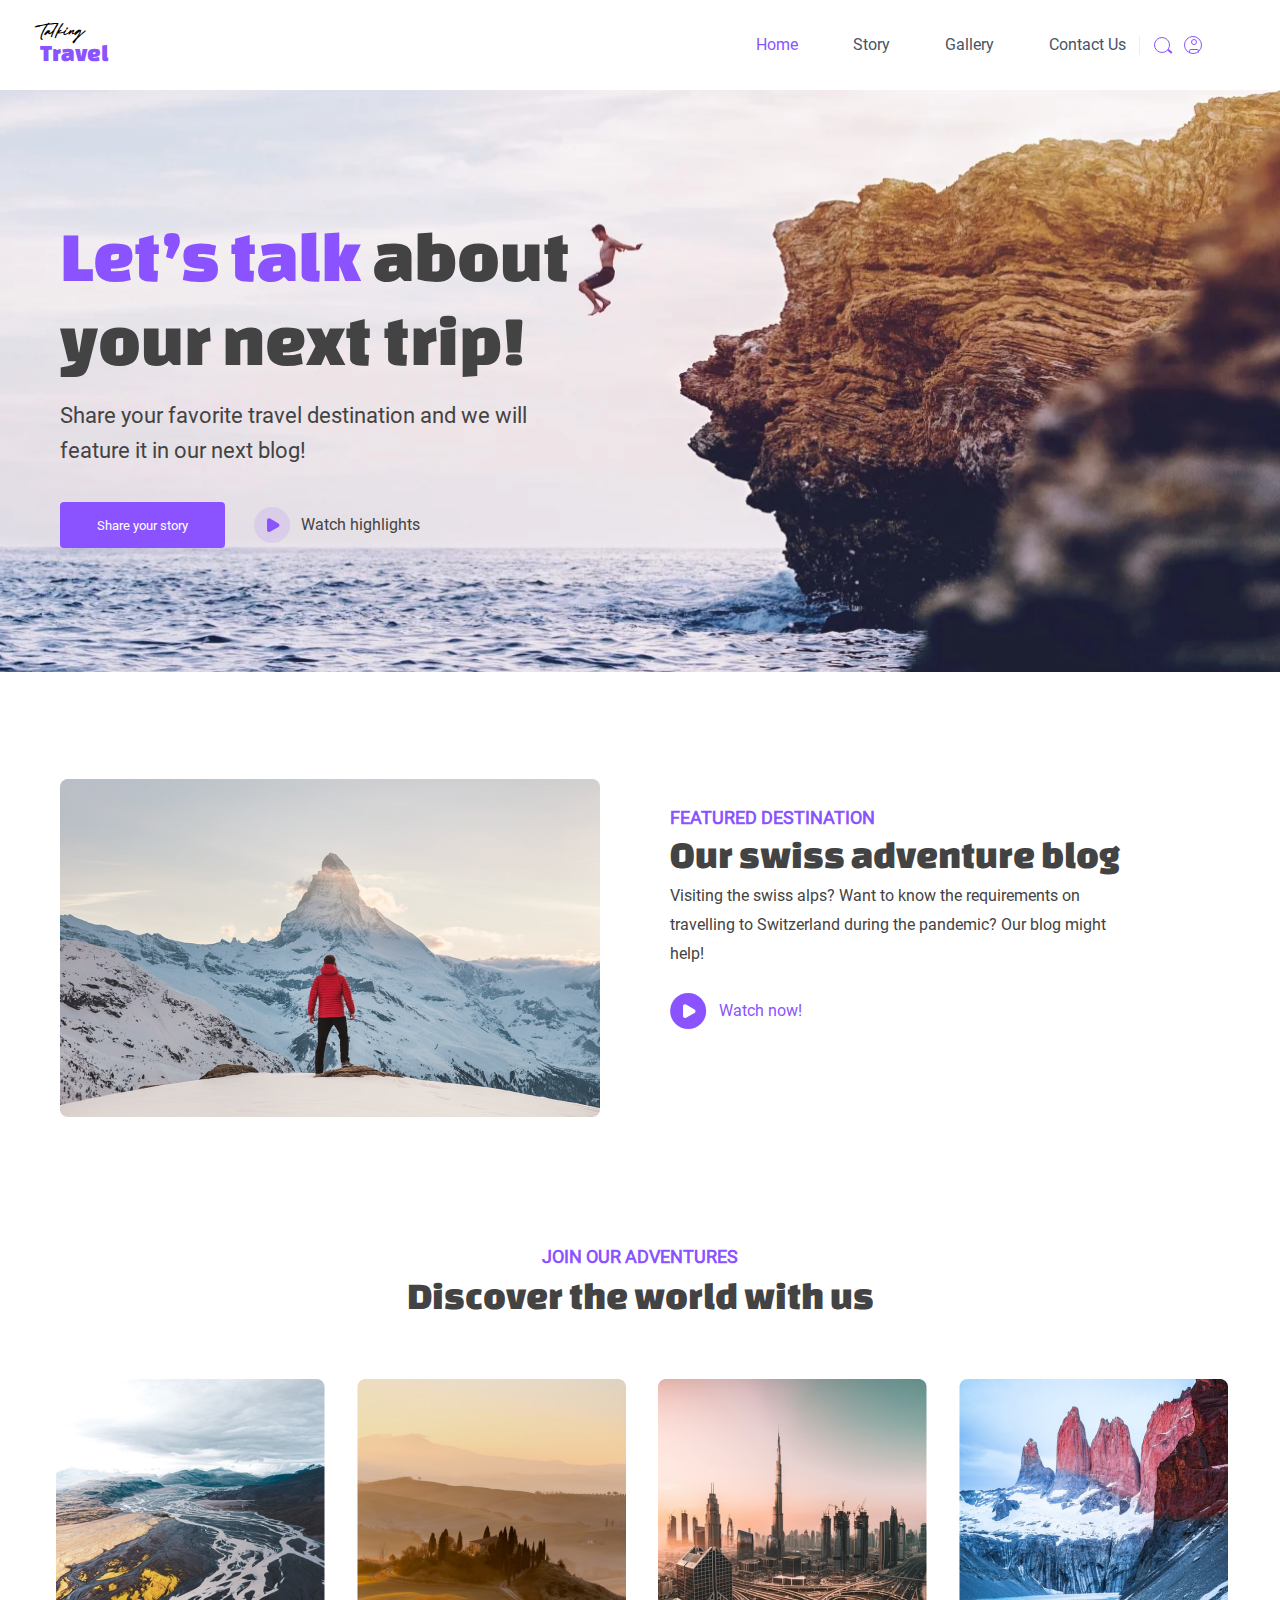
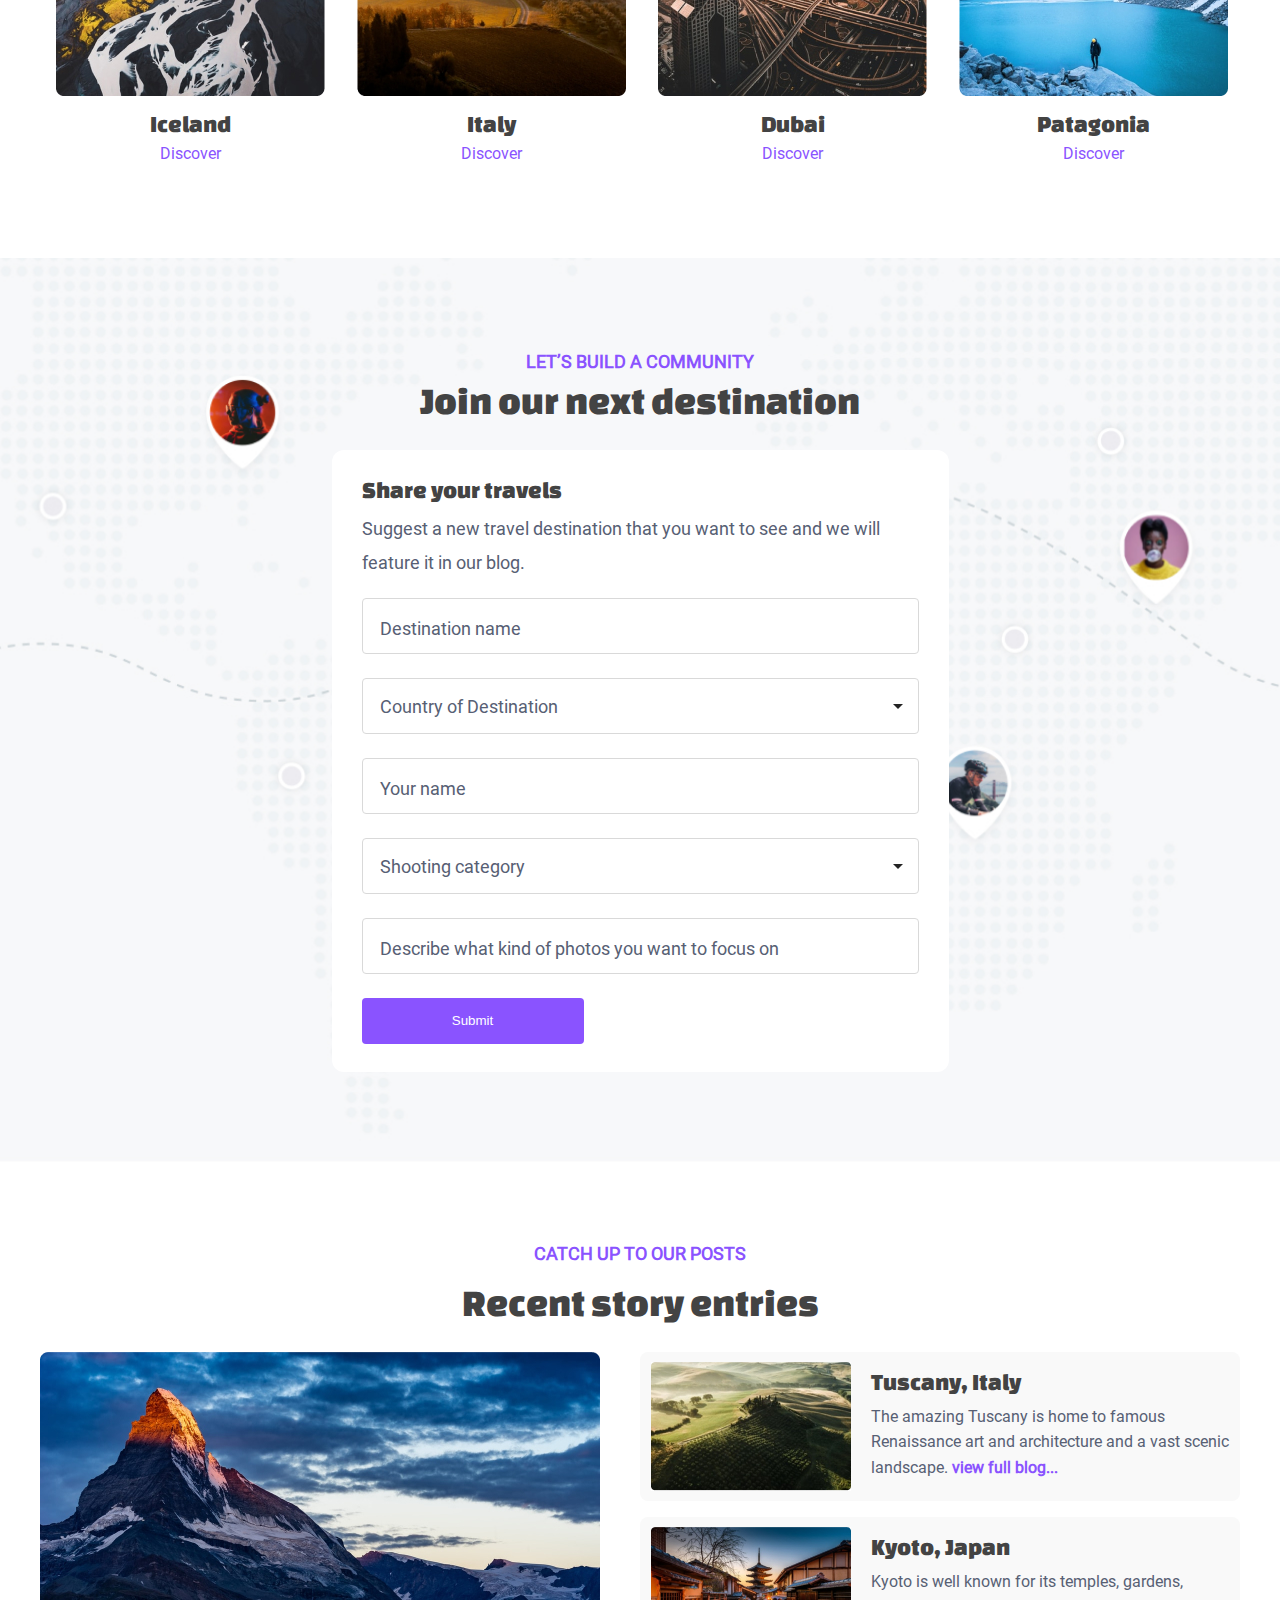
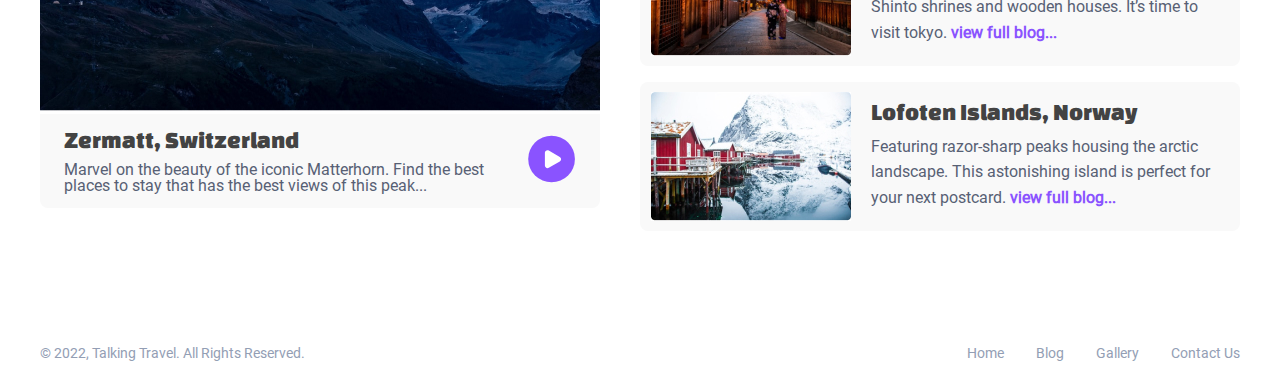
==== pages/index.html @ 9182d39b "add final design" ====
<!DOCTYPE html>
<html lang="en">
<head>
    <meta charset="UTF-8">
    <meta name="viewport" content="width=device-width, initial-scale=1.0">
    <title>Travel</title>
    <link rel="stylesheet" href="../static/styles/styles.css">
</head>
<body>

<header class="header">
    <div class="header-content container120">
        <div class="header-content__block-logo">
            <p>Talking</p>
            <span>Travel</span>
        </div>
        <div class="header-content__navbar">
            <div class="header-content__navbar-block-link">
                <a style="color: #8A53FF" href="./index.html">Home</a>
                <a href="./story.html">Story</a>
                <a>Gallery</a>
                <a>Contact Us</a>
            </div>
            <div class="header-content__navbar-block-img">
                <span class="search"></span>
                <span class="profile"></span>
            </div>
        </div>
    </div>
</header>

<section class="hero__wrap">
    <div class="hero container140">
        <div class="hero__block">
            <div class="hero__block-panel__description">
                <p><span>Let’s talk</span> about your next trip!</p>
                Share your favorite travel destination and we will feature it in our next blog!
            </div>
            <a href="#highlights" class="hero__block-panel__button">
                <button>Share your story</button>
                <div>
                    <img src="../static/icons/play.svg" alt="">
                    Watch highlights
                </div>
            </a>
        </div>
    </div>
</section>

<section id="highlights" class="featured container140">
    <div class="featured__content">
        <img src="../static/images/Featured.jpg">
        <div class="featured__content__description">
            <span>Featured Destination</span>
            <p>Our swiss adventure blog</p>
            Visiting the swiss alps? Want to know the requirements on <br> travelling to Switzerland during the
            pandemic? Our
            blog might <br> help!
            <div>
                <svg width="37" height="36" viewBox="0 0 37 36" fill="none" xmlns="http://www.w3.org/2000/svg">
                    <ellipse cx="18.1685" cy="18" rx="18" ry="18" fill="#8A53FF" fill-opacity="0.12"/>
                    <path d="M24.5096 16.4267C25.843 17.1965 25.843 19.121 24.5096 19.8908L16.0215 24.7915C14.6881 25.5613 13.0215 24.599 13.0215 23.0594L13.0215 13.2581C13.0215 11.7185 14.6881 10.7563 16.0215 11.5261L24.5096 16.4267Z"
                          fill="#8A53FF"/>
                </svg>
                Watch now!
            </div>
        </div>
    </div>
</section>

<section class="discover container120">
    <div class="discover__content">
        <div class="discover__content__title">
            <p>Join our adventures</p>
            <span>Discover the world with us</span>
        </div>
        <div class="discover__content__block">
            <div class="discover__content__block__images">
                <img src="../static/images/discover1.jpg" alt="">
                <span>Iceland</span>
                <p>Discover</p>
            </div>
            <div class="discover__content__block__images">
                <img src="../static/images/discover2.jpg" alt="">
                <span>Italy</span>
                <p>Discover</p>
            </div>
            <div class="discover__content__block__images">
                <img src="../static/images/discover3.jpg" alt="">
                <span>Dubai</span>
                <p>Discover</p>
            </div>
            <div class="discover__content__block__images">
                <img src="../static/images/discover4.jpg" alt="">
                <span>Patagonia</span>
                <p>Discover</p>
            </div>
        </div>
    </div>
</section>

<section class="travels_form__wrap">
    <div class="travels_form">
        <div class="travels_form__content">
            <div class="travels_form__content__title">
                <p>Let’s build a community</p>
                <span>Join our next destination</span>
            </div>
            <div class="travels_form__content__block">
                <span>Share your travels</span>
                Suggest a new travel destination that you want to see and we will feature it in our blog.
                <form>
                    <div class="input">
                        <input type="text" name="test" placeholder="&nbsp;">
                        <label>Destination name</label>
                    </div>
                    <div class="select">
                        <select name="how_do_you_heat" required>
                            <option value="" disabled selected></option>
                        </select>
                        <label>Country of Destination</label>
                    </div>
                    <div class="input">
                        <input type="text" name="test" placeholder="&nbsp;">
                        <label>Your name</label>
                    </div>
                    <div class="select">
                        <select name="how_do_you_heat" required>
                            <option value="" disabled selected></option>
                        </select>
                        <label>Shooting category</label>
                    </div>
                    <div class="input">
                        <input type="text" name="test" placeholder="&nbsp;">
                        <label>Describe what kind of photos you want to focus on  </label>
                    </div>
                    <button>Submit</button>
                </form>
            </div>
        </div>
    </div>
</section>

<section class="recent_section container120">
    <div class="recent_section__title">
        <p>catch up to our posts</p>
        <span>Recent story entries</span>
    </div>
    <div class="recent_section__content">
        <div class="recent_section__content-left">
            <img src="../static/images/recent_section1.jpg" alt="">
            <div class="recent_section__content-left__description">
                <div>
                    <span>Zermatt, Switzerland</span>
                    Marvel on the beauty of the iconic Matterhorn. Find the best places to stay that has the best views
                    of
                    this peak...
                </div>
                <div>
                    <svg width="37" height="36" viewBox="0 0 37 36" fill="none" xmlns="http://www.w3.org/2000/svg">
                        <ellipse cx="18.1685" cy="18" rx="18" ry="18" fill="#8A53FF" fill-opacity="0.12"/>
                        <path d="M24.5096 16.4267C25.843 17.1965 25.843 19.121 24.5096 19.8908L16.0215 24.7915C14.6881 25.5613 13.0215 24.599 13.0215 23.0594L13.0215 13.2581C13.0215 11.7185 14.6881 10.7563 16.0215 11.5261L24.5096 16.4267Z"
                              fill="#8A53FF"/>
                    </svg>
                </div>
            </div>
        </div>
        <div class="recent_section__content-right">
            <div class="recent_section__content-right__block">
                <img src="../static/images/recent_section2.jpg" alt="">
                <div class="recent_section__content-right__block-text">
                    <span>Tuscany, Italy</span>
                    The amazing Tuscany is home to famous Renaissance art and architecture and a vast scenic
                    landscape. <p>view full blog...</p>
                </div>
            </div>
            <div class="recent_section__content-right__block">
                <img src="../static/images/recent_section3.jpg" alt="">
                <div class="recent_section__content-right__block-text">
                    <span>Kyoto, Japan</span>
                    Kyoto is well known for its temples, gardens, Shinto shrines and wooden houses. It’s time to
                    visit tokyo. <p>view full blog...</p>
                </div>
            </div>
            <div class="recent_section__content-right__block">
                <img src="../static/images/recent_section4.jpg" alt="">
                <div class="recent_section__content-right__block-text">
                    <span>Lofoten Islands, Norway</span>
                    Featuring razor-sharp peaks housing the arctic landscape. This astonishing island is perfect for
                    your next postcard. <p>view full blog...</p>
                </div>
            </div>
        </div>
    </div>
</section>

<footer class="footer">
    <div class="footer-content container120">
        <span class="footer-content-left">© 2022, Talking Travel. All Rights Reserved.</span>
        <div class="footer-content-right">
            <p>Home</p>
            <p>Blog</p>
            <p>Gallery</p>
            <p>Contact Us</p>
        </div>
    </div>
</footer>

</body>
</html>
---- static/styles/styles.css ----
.header {
  padding: 25px 0;
  max-width: 100vw;
  display: flex;
  justify-content: center;
}
.header-content {
  display: flex;
  justify-content: space-between;
}
.header-content__block-logo {
  display: flex;
  flex-direction: column;
}
.header-content__block-logo p {
  font-family: "Black Signature";
}
.header-content__block-logo span {
  font-family: "Changa One";
  font-size: 24px;
  color: #8A53FF;
}
.header-content__navbar {
  display: flex;
}
.header-content__navbar-block-link {
  color: #495367;
  display: flex;
  align-items: center;
  position: relative;
}
.header-content__navbar-block-link:before {
  content: "";
  position: absolute;
  right: 0;
  background-color: #EEEEEE;
  height: 19px;
  width: 1px;
}
.header-content__navbar-block-link a.active {
  color: #8A53FF !important;
}
.header-content__navbar-block-link a {
  font-family: "Roboto";
  margin-left: 55px;
  text-decoration: none;
  color: #495367;
}
.header-content__navbar-block-link a:first-child {
  margin-left: 0;
}
.header-content__navbar-block-link a:last-child {
  margin-right: 14px;
}
.header-content__navbar-block-img {
  display: flex;
  align-items: center;
  width: 100px;
}
.header-content__navbar-block-img .search {
  margin-left: 14px;
  position: relative;
  height: 16px;
  width: 16px;
  font-family: "Roboto";
  border: 1.6px solid #8A53FF;
  border-radius: 50%;
}
.header-content__navbar-block-img .search:after {
  content: "";
  position: absolute;
  background-color: #8A53FF;
  transform: rotate(-50deg);
  width: 1.6px;
  height: 5px;
  bottom: -2px;
  right: -2px;
}
.header-content__navbar-block-img .profile {
  margin-left: 14px;
  position: relative;
  height: 18px;
  width: 18px;
  border: 1.6px solid #8A53FF;
  border-radius: 50%;
}
.header-content__navbar-block-img .profile:after {
  content: "";
  position: absolute;
  height: 4px;
  width: 4px;
  right: 4px;
  top: 2px;
  border: 1.6px solid #8A53FF;
  border-radius: 50%;
}
.header-content__navbar-block-img .profile:before {
  content: "";
  position: absolute;
  height: 2.8px;
  width: 8px;
  border-top: 1.6px solid #8A53FF;
  border-left: 1.6px solid #8A53FF;
  border-right: 1.6px solid #8A53FF;
  bottom: 0;
  right: 2px;
  border-radius: 3px 3px 2px 2px;
}

.input {
  position: relative;
  margin-bottom: 24px;
  height: 56px;
}
.input:last-child {
  height: 102px;
}
.input input {
  border: 1px solid #D9D9D9;
  height: 100%;
  border-radius: 4px;
  font-size: 16px;
  padding: 10px 16px;
  display: block;
  width: 100%;
  box-sizing: border-box;
  transition: 0.2s;
  outline: none;
}
.input input:hover {
  border-color: #8A53FF;
}
.input input:focus {
  border-color: #8A53FF;
  box-shadow: 0 0 5px 2px rgba(138, 83, 255, 0.15);
}
.input input:focus + label,
.input input:not(:placeholder-shown) + label {
  transform: translateY(-6px);
  font-size: 12px;
  color: var(--grey-dark);
  background: white;
  padding: 2px;
  top: 0;
}
.input label {
  position: absolute;
  pointer-events: none;
  left: 18px;
  top: 6px;
  transition: 0.3s ease all;
  padding: 16px 0;
  color: #576074;
}

.select {
  width: 100%;
  position: relative;
  margin-bottom: 24px;
  height: 56px;
}
.select select {
  border: 1px solid #D9D9D9;
  height: 100%;
  border-radius: 4px;
  font-size: 16px;
  padding: 10px 16px;
  display: block;
  width: 100%;
  box-sizing: border-box;
  transition: border-color 0.2s, box-shadow 0.2s;
  outline: none;
  appearance: none;
  background-color: white;
  background-image: url('data:image/svg+xml;charset=US-ASCII,<svg xmlns="http://www.w3.org/2000/svg" width="24" height="24" viewBox="0 0 24 24"><path fill="%23232323" d="M7 10l5 5 5-5z"/></svg>');
  background-repeat: no-repeat;
  background-position: right 8px center;
}
.select select:hover {
  border-color: #8A53FF;
}
.select select:focus {
  border-color: #8A53FF;
  box-shadow: 0 0 5px 2px rgba(138, 83, 255, 0.15);
}
.select select:valid + label, .select select:focus + label {
  transform: translateY(-6px);
  font-size: 12px;
  color: var(--grey-dark);
  background: white;
  padding: 2px;
  top: 0;
}
.select label {
  position: absolute;
  pointer-events: none;
  left: 18px;
  top: 6px;
  transition: 0.3s ease all;
  padding: 14px 0;
  color: #576074;
}

.hero__wrap {
  background: url("../images/background.webp") no-repeat center;
  background-size: cover;
}
.hero__block {
  justify-content: left;
  padding: 124px 0;
  max-width: 511px;
  width: 100%;
  color: #434343;
}
.hero__block-panel__description {
  font-size: 22px;
  font-family: "Roboto";
  flex-direction: column;
  line-height: 1.6;
}
.hero__block-panel__description span {
  font-family: "Changa One";
  color: #8A53FF;
  font-size: 73px;
  line-height: 1.15;
}
.hero__block-panel__description p {
  font-family: "Changa One";
  margin-bottom: 16px;
  font-size: 73px;
  line-height: 1.15;
}
.hero__block-panel__button {
  cursor: pointer;
  max-width: 360px;
  width: 100%;
  display: flex;
  justify-content: space-between;
  margin-top: 34px;
  text-decoration: none;
  list-style-type: none;
}
.hero__block-panel__button button {
  height: 46px;
  width: 165px;
  background-color: #8A53FF;
  border-radius: 4px;
  border: none;
  color: #ffffff;
  font-family: "Roboto";
}
.hero__block-panel__button div {
  display: flex;
  align-items: center;
  white-space: nowrap;
  font-family: "Roboto";
  color: #434343;
}
.hero__block-panel__button div img {
  margin-right: 10px;
}

.featured__content {
  padding: 107px 0;
  display: flex;
  justify-content: space-between;
}
.featured__content__description {
  padding: 30px;
  display: flex;
  flex-direction: column;
  width: 100%;
  max-width: 580px;
  line-height: 1.8;
  color: #434343;
  font-family: "Roboto";
}
.featured__content__description span {
  text-transform: uppercase;
  font-size: 18px;
  font-weight: 700;
  color: #8A53FF;
  margin-bottom: 8px;
}
.featured__content__description p {
  font-family: "Changa One";
  font-size: 39px;
  margin-bottom: 8px;
}
.featured__content__description div {
  display: flex;
  align-items: center;
  margin-top: 24px;
  color: #8A53FF;
  font-family: "Roboto";
}
.featured__content__description div ellipse {
  fill-opacity: 1;
}
.featured__content__description div path {
  fill: #ffffff;
}
.featured__content__description div svg {
  margin-right: 12px;
}

.discover p {
  font-family: "Roboto";
  font-weight: 700;
  font-size: 18px;
  color: #8A53FF;
  margin-bottom: 10px;
}
.discover span {
  font-family: "Changa One";
  color: #434343;
}
.discover__content {
  padding: 24px 0 70px 0;
}
.discover__content__title {
  display: flex;
  flex-direction: column;
  text-align: center;
  margin-bottom: 48px;
  font-size: 39px;
}
.discover__content__title p {
  text-transform: uppercase;
}
.discover__content__block {
  display: flex;
}
.discover__content__block__images {
  display: flex;
  flex-direction: column;
  align-items: center;
  justify-content: center;
  text-align: center;
  padding: 16px;
}
.discover__content__block__images span {
  margin: 15px 0 10px 0;
  font-size: 24px;
}
.discover__content__block__images p {
  font-weight: 400;
  font-size: 16px;
}

.travels_form {
  max-width: 657px;
  width: 100%;
  padding: 0 20px;
  margin: 0 auto;
}
.travels_form__content {
  padding: 95px 0 90px 0;
}
.travels_form__content__title {
  display: flex;
  flex-direction: column;
  align-items: center;
  text-align: center;
  margin-bottom: 30px;
}
.travels_form__content__title p {
  font-family: "Roboto";
  font-weight: 700;
  font-size: 18px;
  color: #8A53FF;
  margin-bottom: 10px;
  text-transform: uppercase;
}
.travels_form__content__title span {
  font-size: 39px;
  font-family: "Changa One";
  color: #434343;
}
.travels_form__content__block {
  display: flex;
  flex-direction: column;
  align-items: start;
  border-radius: 12px;
  padding: 28px 30px;
  background-color: #ffffff;
  font-family: "Roboto";
  font-size: 18px;
  line-height: 1.9;
  color: #576074;
}
.travels_form__content__block span {
  font-size: 24px;
  font-family: "Changa One";
  color: #434343;
  margin-bottom: 10px;
}
.travels_form__content__block form {
  margin-top: 17px;
  width: 100%;
}
.travels_form__content__block form button {
  height: 46px;
  width: 222px;
  background-color: #8A53FF;
  border: none;
  border-radius: 4px;
  color: #ffffff;
}
.travels_form__wrap {
  background: url("../images/background.jpg") no-repeat center;
  background-size: cover;
}

@font-face {
  font-family: "Black Signature";
  src: url("../fonts/BlackSignaturePersonalUseOnlyRegular.otf") format("opentype");
}
@font-face {
  font-family: "Changa One";
  src: url("../fonts/ChangaOne-Regular.ttf") format("truetype");
}
@font-face {
  font-family: "Roboto";
  src: url("../fonts/Roboto-Regular.ttf") format("truetype");
}
body {
  min-height: 100vh;
  background-color: #ffffff;
}

* {
  padding: 0;
  margin: 0;
  box-sizing: border-box;
  line-height: 1;
}

html {
  scroll-behavior: smooth;
}

.container120 {
  max-width: 1240px;
  width: 100%;
  padding: 0 20px;
  margin: 0 auto;
}

.container140 {
  max-width: 1240px;
  width: 100%;
  padding: 0 40px;
  margin: 0 auto;
}

.container258 {
  max-width: 964px;
  width: 100%;
  padding: 0 20px;
  margin: 0 auto;
}

body {
  min-height: 100vh;
}

.recent_section p {
  font-family: "Roboto";
  font-weight: 700;
  font-size: 18px;
  color: #8A53FF;
  margin-bottom: 20px;
  text-transform: uppercase;
}
.recent_section span {
  font-family: "Changa One";
  color: #434343;
}
.recent_section__title {
  margin-top: 83px;
  display: flex;
  flex-direction: column;
  text-align: center;
  margin-bottom: 30px;
}
.recent_section__title span {
  font-size: 39px;
}
.recent_section__content {
  display: flex;
  justify-content: space-between;
  margin-bottom: 83px;
}
.recent_section__content-left {
  max-width: 560px;
  width: 100%;
}
.recent_section__content-left__description {
  background-color: #F9F9F9;
  padding: 14px 24px;
  border-radius: 0 0 8px 8px;
  display: flex;
  align-items: center;
  justify-content: space-between;
  color: #576074;
  font-family: "Roboto";
  line-height: 1.5;
}
.recent_section__content-left__description ellipse {
  fill-opacity: 1;
}
.recent_section__content-left__description div:first-child {
  display: flex;
  flex-direction: column;
}
.recent_section__content-left__description path {
  fill: #ffffff;
}
.recent_section__content-left__description svg {
  margin-left: 28px;
  width: 48px;
  height: 48px;
}
.recent_section__content-left__description span {
  font-size: 24px;
  margin-bottom: 10px;
}
.recent_section__content-right {
  max-width: 600px;
  width: 100%;
  display: flex;
  flex-direction: column;
}
.recent_section__content-right__block {
  background-color: #F9F9F9;
  border-radius: 8px;
  padding: 10px 11px;
  margin-bottom: 16px;
  display: flex;
  justify-content: space-between;
  font-family: "Roboto";
  line-height: 1.6;
  color: #576074;
}
.recent_section__content-right__block p {
  font-size: 16px;
  text-transform: lowercase;
}
.recent_section__content-right__block-text {
  display: flex;
  flex-direction: column;
  line-height: 1.6;
}
.recent_section__content-right__block-text p {
  display: contents;
}
.recent_section__content-right__block-text span {
  margin-top: 8px;
  font-size: 24px;
  margin-bottom: 10px;
}
.recent_section__content-right__block img {
  margin-right: 20px;
}
.recent_section__content-right__block:last-child {
  margin-bottom: 0;
}

.footer {
  padding: 32px 0;
  max-width: 100vw;
  display: flex;
  justify-content: center;
}
.footer-content {
  display: flex;
  justify-content: space-between;
  font-family: "Roboto";
  font-size: 14px;
  color: #939EB4;
}
.footer-content-right {
  display: flex;
}
.footer-content-right p {
  margin-left: 32px;
}
.footer-content-right p:first-child {
  margin-left: 0;
}

.main__footer {
  margin-top: 46px;
  display: flex;
  justify-content: space-between;
}
.main__footer__left {
  max-width: 721px;
  width: 100%;
  display: flex;
  flex-direction: column;
}
.main__footer__left p {
  text-transform: uppercase;
  font-size: 18px;
  color: #8A53FF;
  font-weight: 700;
  font-family: "Roboto";
}
.main__footer__left span {
  font-size: 50px;
  font-weight: 500;
  color: #434343;
  font-family: "Changa One";
}
.main__footer__right {
  display: flex;
  align-items: center;
}
.main__footer__right div {
  margin-left: 10px;
  font-family: "Roboto";
  font-weight: 400;
}
.main__footer__right div span {
  font-size: 14px;
  font-style: italic;
  color: #A2A7B1;
}
.main__wrap {
  margin-top: 20px;
  background: url("../images/Featured.jpg") no-repeat center;
  background-size: cover;
  border-radius: 8px;
  width: 100%;
  height: 540px;
  position: relative;
}
.main__wrap svg {
  height: 106px;
  width: 106px;
  position: absolute;
  top: 50%;
  right: calc(50% - 106px);
  transform: translate(-50%, -50%);
}
.main__wrap svg path {
  fill: #ffffff;
}
.main__wrap svg ellipse {
  fill-opacity: 0.6;
}

.adventure {
  margin-top: 35px;
}
.adventure__title {
  font-family: "Roboto";
  font-weight: 400;
  line-height: 1.625;
  color: #434343;
}
.adventure__title p {
  font-family: "Changa One";
  font-size: 32px;
  margin-bottom: 10px;
}
.adventure__content {
  margin-top: 35px;
  margin-bottom: 71px;
  display: flex;
}
.adventure__content__left {
  max-width: 455px;
  width: 100%;
  display: flex;
  justify-content: space-between;
  flex-wrap: wrap;
  flex-direction: column;
  max-height: 481px;
  gap: 16px;
}
.adventure__content__left div {
  border-radius: 8px;
  max-width: 220px;
  cursor: pointer;
}
.adventure__content__left div:first-child {
  width: 456px;
  height: 481px;
  background: url("../images/story/advanture1.png") no-repeat center;
  background-size: cover;
}
.adventure__content__left div:nth-child(2) {
  width: 220px;
  height: 261px;
  background: url("../images/story/advanture2.png") no-repeat center;
  background-size: cover;
}
.adventure__content__left div:nth-child(3) {
  width: 220px;
  height: 201px;
  background: url("../images/story/advanture3.png") no-repeat center;
  background-size: cover;
}
.adventure__content__right {
  padding: 36px 0px 36px 34px;
  display: flex;
  flex-direction: column;
  color: #434343;
  max-width: 455px;
}
.adventure__content__right div {
  display: flex;
  align-items: flex-start;
}
.adventure__content__right div img {
  margin-right: 17px;
}
.adventure__content__right div span {
  font-family: "Changa One";
  font-size: 42px;
  font-style: italic;
  font-weight: 400;
  line-height: 1.1;
  letter-spacing: -0.04em;
}
.adventure__content__right p {
  margin-top: 30px;
  font-family: "Roboto";
  font-size: 16px;
  font-weight: 400;
  line-height: 1.625;
}
.adventure__content__right button {
  margin-top: 30px;
  background-color: #8A53FF;
  border-radius: 4px;
  border: none;
  max-width: 165px;
  width: 100%;
  padding: 14px 0;
  font-family: "Roboto";
  font-size: 16px;
  font-weight: 400;
  color: #ffffff;
}
.adventure span {
  padding-right: 10px;
  font-family: "Roboto";
  font-size: 16px;
  font-weight: 400;
  line-height: 1.625;
  color: #434343;
}

.highlights {
  margin-top: 35px;
}
.highlights p {
  font-family: "Changa One";
  font-size: 32px;
  font-weight: 400;
  margin-bottom: 17px;
  color: #434343;
}
.highlights__panel {
  display: flex;
  justify-content: space-between;
}
.highlights__panel-img {
  width: 32%;
  display: flex;
  flex-direction: column;
}
.highlights__panel-img img {
  border-radius: 8px;
}
.highlights__panel-img span {
  color: #828181;
  margin-top: 12px;
  font-family: "Roboto";
  font-size: 14px;
  font-style: italic;
  font-weight: 400;
}
.highlights__text {
  margin-top: 35px;
  margin-bottom: 46px;
  padding: 19px 29px;
  background-color: #FAFAFA;
  border-radius: 4px;
  color: #434343;
  line-height: 1.625;
}
.highlights__text p {
  font-family: "Roboto";
  font-weight: 1000;
  font-size: 16px;
  margin-bottom: 6px;
}
.highlights__text span {
  font-family: "Roboto";
  font-size: 16px;
  font-weight: 400;
}

/*# sourceMappingURL=styles.css.map */
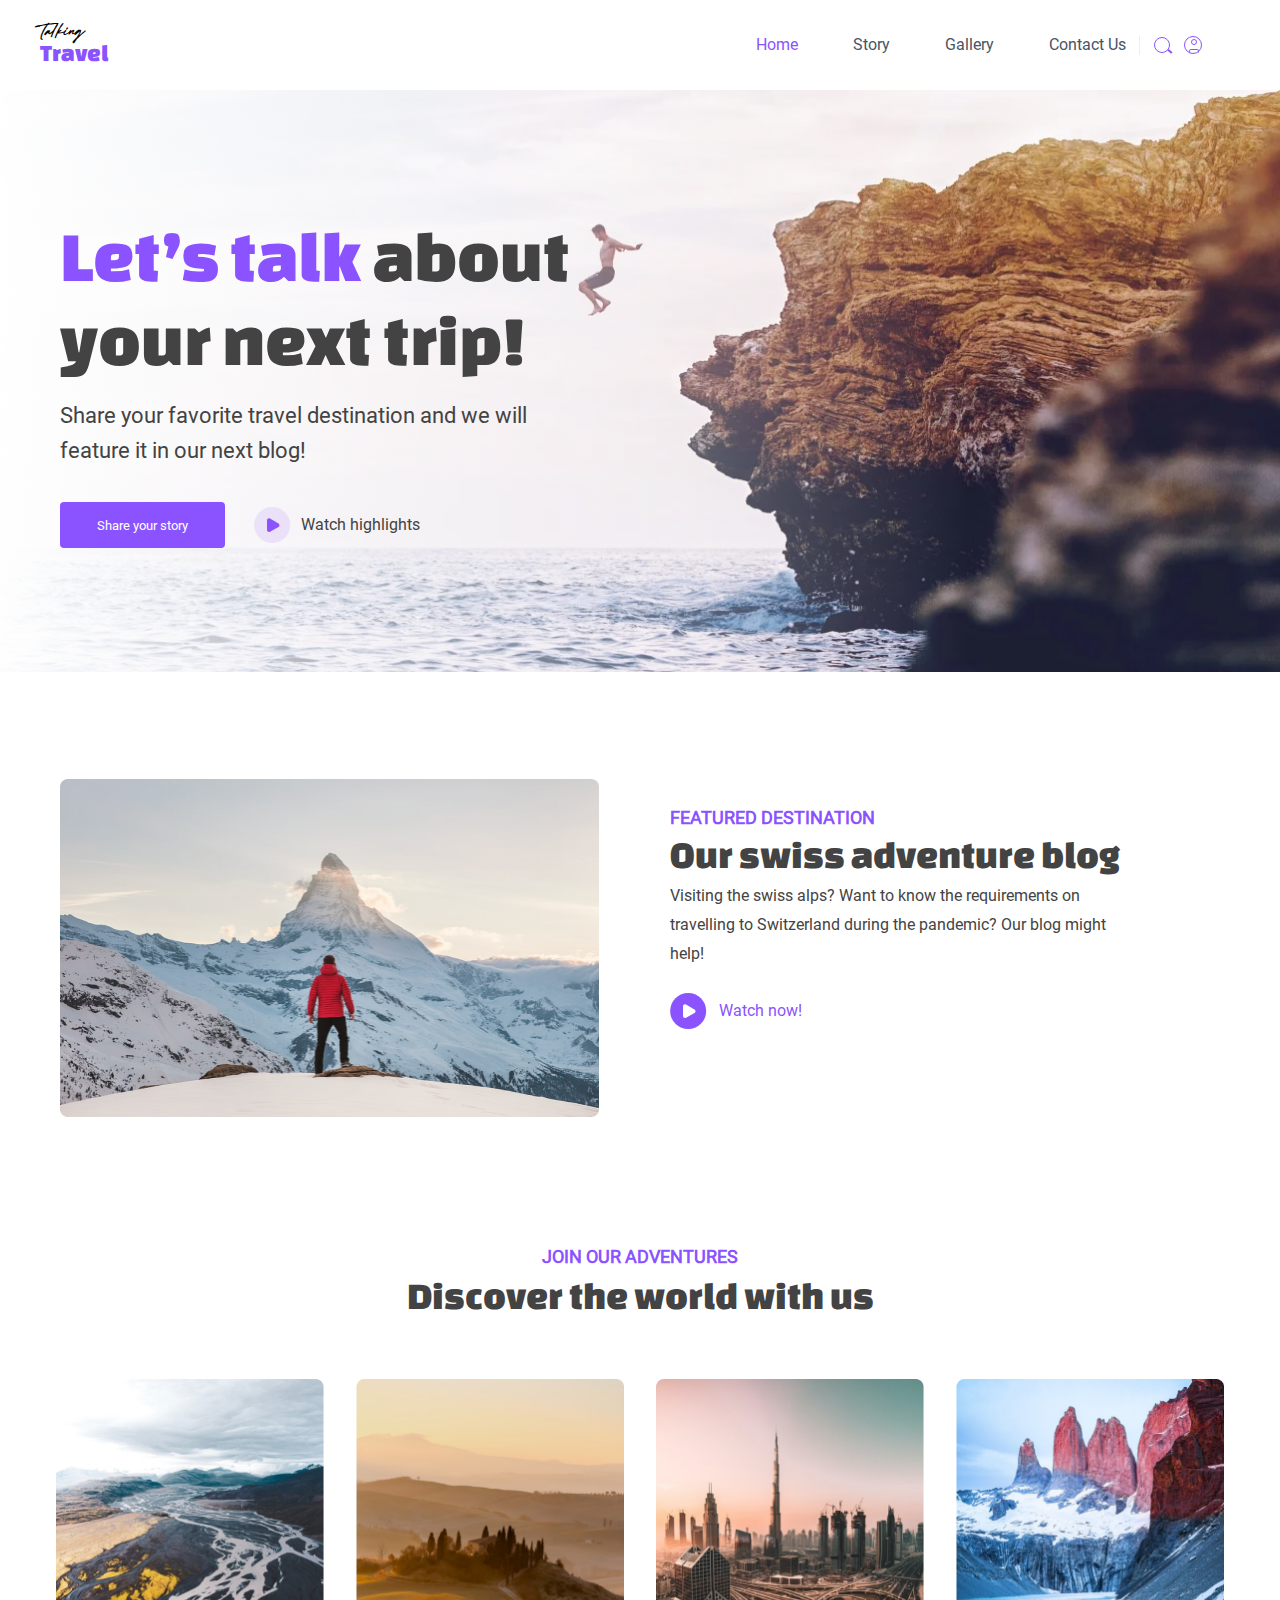
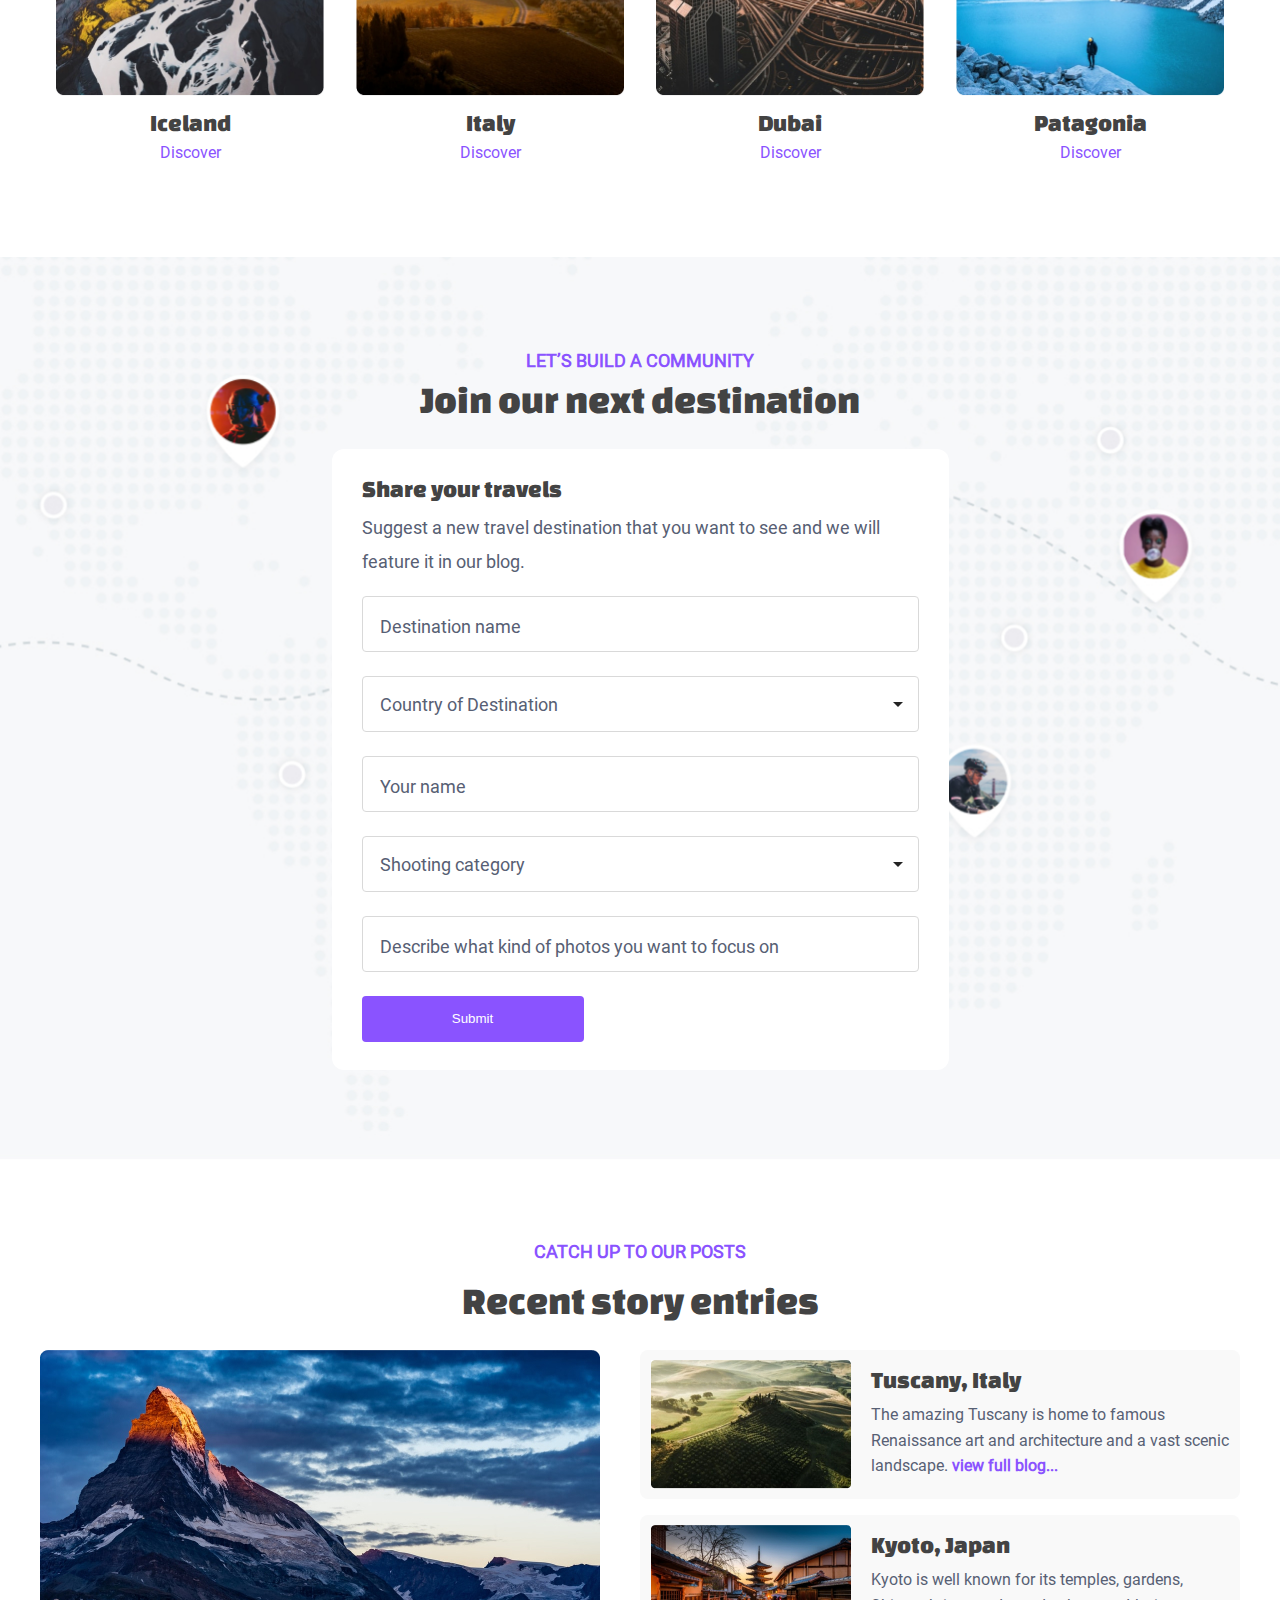
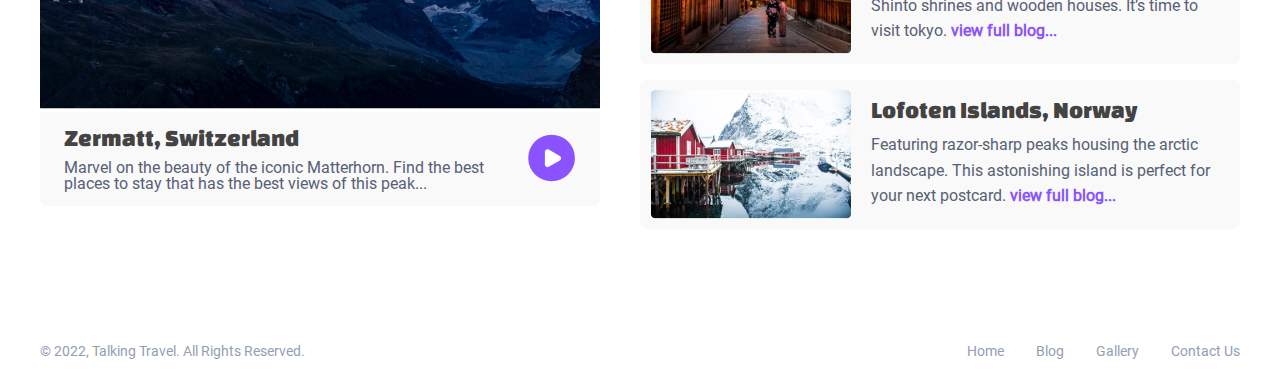
==== commit 36fe312d: "update styles" ====
--- a/pages/index.html
+++ b/pages/index.html
@@ -3,7 +3,7 @@
 <head>
     <meta charset="UTF-8">
     <meta name="viewport" content="width=device-width, initial-scale=1.0">
-    <title>Travel</title>
+    <title>Home</title>
     <link rel="stylesheet" href="../static/styles/styles.css">
 </head>
 <body>
--- a/static/styles/styles.css
+++ b/static/styles/styles.css
@@ -107,6 +107,29 @@
   border-radius: 3px 3px 2px 2px;
 }
 
+.footer {
+  padding: 32px 0;
+  max-width: 100vw;
+  display: flex;
+  justify-content: center;
+}
+.footer-content {
+  display: flex;
+  justify-content: space-between;
+  font-family: "Roboto";
+  font-size: 14px;
+  color: #939EB4;
+}
+.footer-content-right {
+  display: flex;
+}
+.footer-content-right p {
+  margin-left: 32px;
+}
+.footer-content-right p:first-child {
+  margin-left: 0;
+}
+
 .input {
   position: relative;
   margin-bottom: 24px;
@@ -204,8 +227,19 @@
 .hero__wrap {
   background: url("../images/background.webp") no-repeat center;
   background-size: cover;
+  position: relative;
+}
+.hero__wrap:after {
+  content: "";
+  position: absolute;
+  top: 0;
+  width: 100%;
+  height: 100%;
+  background: linear-gradient(90deg, #FFFFFF -0.92%, rgba(255, 255, 255, 0) 75.6%);
 }
 .hero__block {
+  position: relative;
+  z-index: 1;
   justify-content: left;
   padding: 124px 0;
   max-width: 511px;
@@ -265,6 +299,9 @@
   display: flex;
   justify-content: space-between;
 }
+.featured__content img {
+  width: 46.5%;
+}
 .featured__content__description {
   padding: 30px;
   display: flex;
@@ -294,14 +331,14 @@
   color: #8A53FF;
   font-family: "Roboto";
 }
-.featured__content__description div ellipse {
-  fill-opacity: 1;
-}
-.featured__content__description div path {
-  fill: #ffffff;
-}
 .featured__content__description div svg {
   margin-right: 12px;
+}
+.featured__content__description div svg ellipse {
+  fill-opacity: 1;
+}
+.featured__content__description div svg path {
+  fill: #ffffff;
 }
 
 .discover p {
@@ -332,12 +369,16 @@
   display: flex;
 }
 .discover__content__block__images {
+  width: 25%;
   display: flex;
   flex-direction: column;
   align-items: center;
   justify-content: center;
   text-align: center;
   padding: 16px;
+}
+.discover__content__block__images img {
+  width: 100%;
 }
 .discover__content__block__images span {
   margin: 15px 0 10px 0;
@@ -412,59 +453,6 @@
   background-size: cover;
 }
 
-@font-face {
-  font-family: "Black Signature";
-  src: url("../fonts/BlackSignaturePersonalUseOnlyRegular.otf") format("opentype");
-}
-@font-face {
-  font-family: "Changa One";
-  src: url("../fonts/ChangaOne-Regular.ttf") format("truetype");
-}
-@font-face {
-  font-family: "Roboto";
-  src: url("../fonts/Roboto-Regular.ttf") format("truetype");
-}
-body {
-  min-height: 100vh;
-  background-color: #ffffff;
-}
-
-* {
-  padding: 0;
-  margin: 0;
-  box-sizing: border-box;
-  line-height: 1;
-}
-
-html {
-  scroll-behavior: smooth;
-}
-
-.container120 {
-  max-width: 1240px;
-  width: 100%;
-  padding: 0 20px;
-  margin: 0 auto;
-}
-
-.container140 {
-  max-width: 1240px;
-  width: 100%;
-  padding: 0 40px;
-  margin: 0 auto;
-}
-
-.container258 {
-  max-width: 964px;
-  width: 100%;
-  padding: 0 20px;
-  margin: 0 auto;
-}
-
-body {
-  min-height: 100vh;
-}
-
 .recent_section p {
   font-family: "Roboto";
   font-weight: 700;
@@ -565,29 +553,6 @@
 }
 .recent_section__content-right__block:last-child {
   margin-bottom: 0;
-}
-
-.footer {
-  padding: 32px 0;
-  max-width: 100vw;
-  display: flex;
-  justify-content: center;
-}
-.footer-content {
-  display: flex;
-  justify-content: space-between;
-  font-family: "Roboto";
-  font-size: 14px;
-  color: #939EB4;
-}
-.footer-content-right {
-  display: flex;
-}
-.footer-content-right p {
-  margin-left: 32px;
-}
-.footer-content-right p:first-child {
-  margin-left: 0;
 }
 
 .main__footer {
@@ -806,4 +771,57 @@
   font-weight: 400;
 }
 
+@font-face {
+  font-family: "Black Signature";
+  src: url("../fonts/BlackSignaturePersonalUseOnlyRegular.otf") format("opentype");
+}
+@font-face {
+  font-family: "Changa One";
+  src: url("../fonts/ChangaOne-Regular.ttf") format("truetype");
+}
+@font-face {
+  font-family: "Roboto";
+  src: url("../fonts/Roboto-Regular.ttf") format("truetype");
+}
+body {
+  min-height: 100vh;
+  background-color: #ffffff;
+}
+
+* {
+  padding: 0;
+  margin: 0;
+  box-sizing: border-box;
+  line-height: 1;
+}
+
+html {
+  scroll-behavior: smooth;
+}
+
+.container120 {
+  max-width: 1240px;
+  width: 100%;
+  padding: 0 20px;
+  margin: 0 auto;
+}
+
+.container140 {
+  max-width: 1240px;
+  width: 100%;
+  padding: 0 40px;
+  margin: 0 auto;
+}
+
+.container258 {
+  max-width: 964px;
+  width: 100%;
+  padding: 0 20px;
+  margin: 0 auto;
+}
+
+body {
+  min-height: 100vh;
+}
+
 /*# sourceMappingURL=styles.css.map */
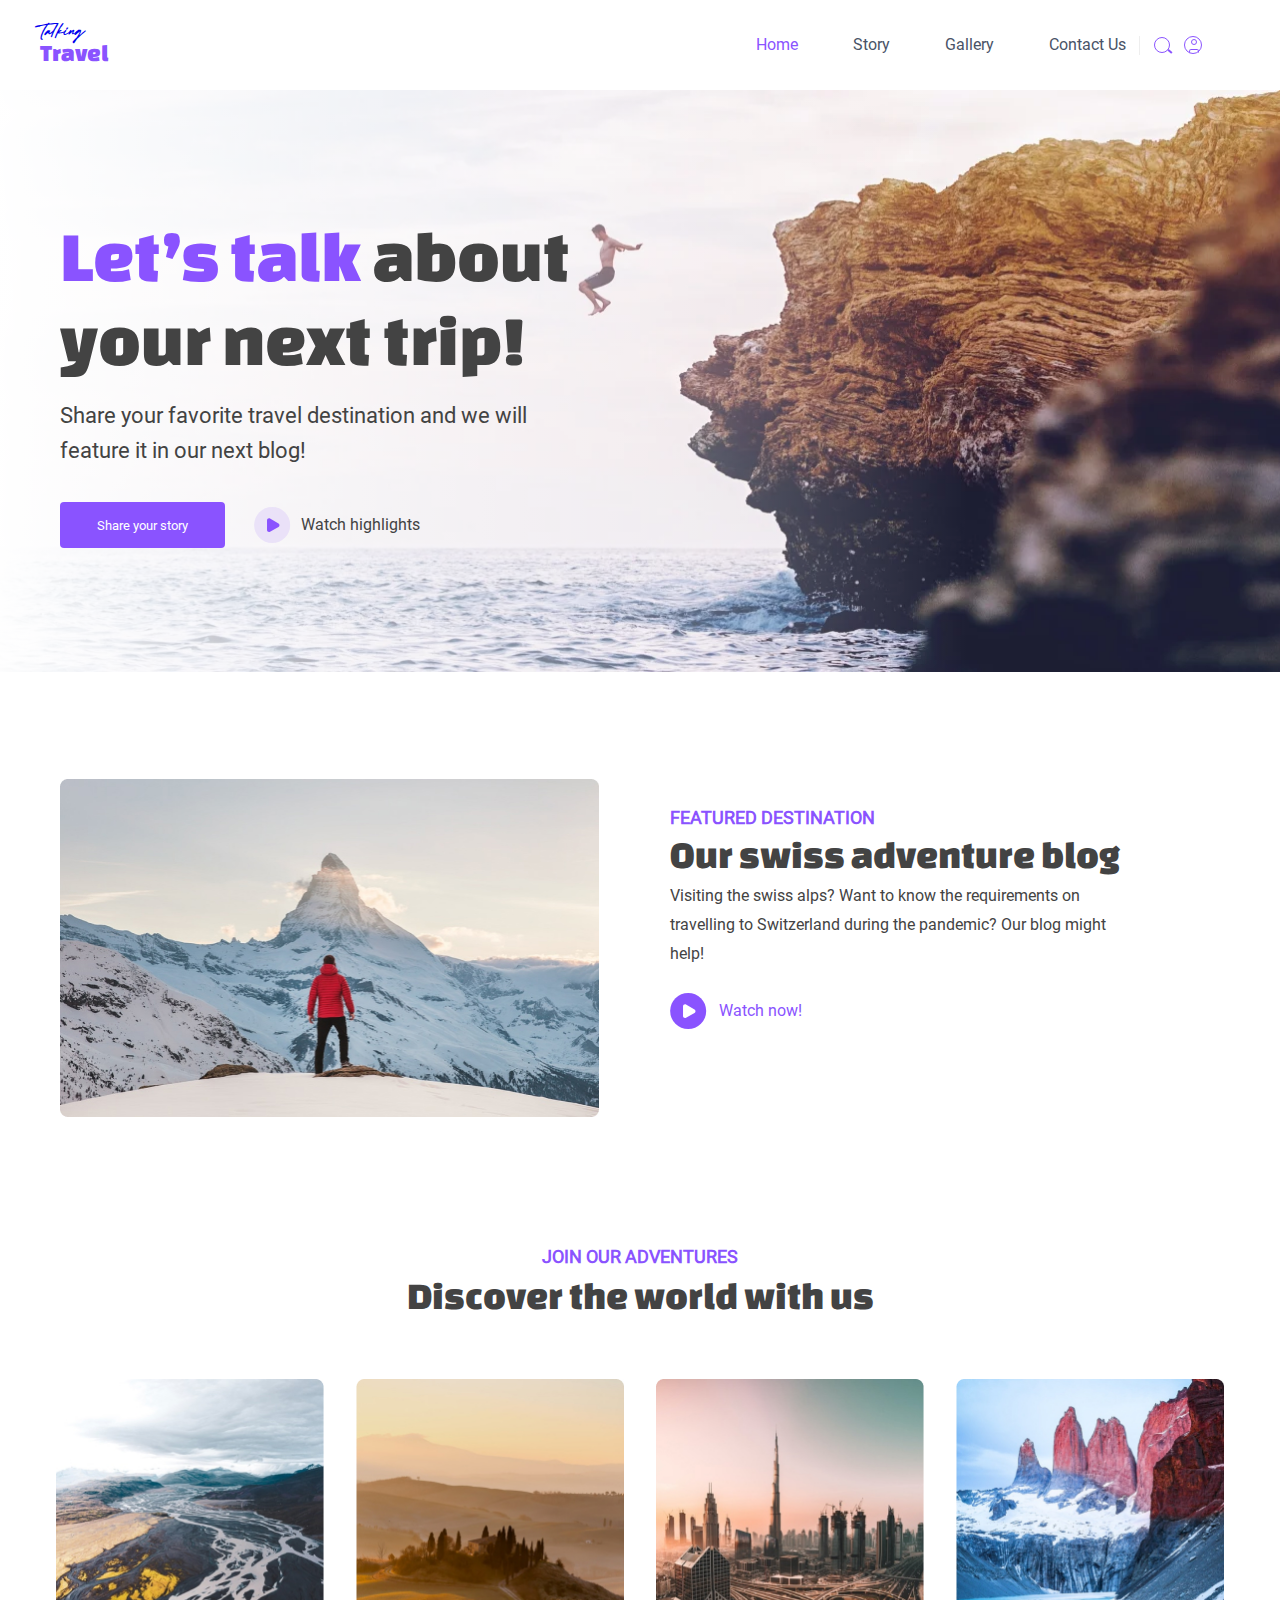
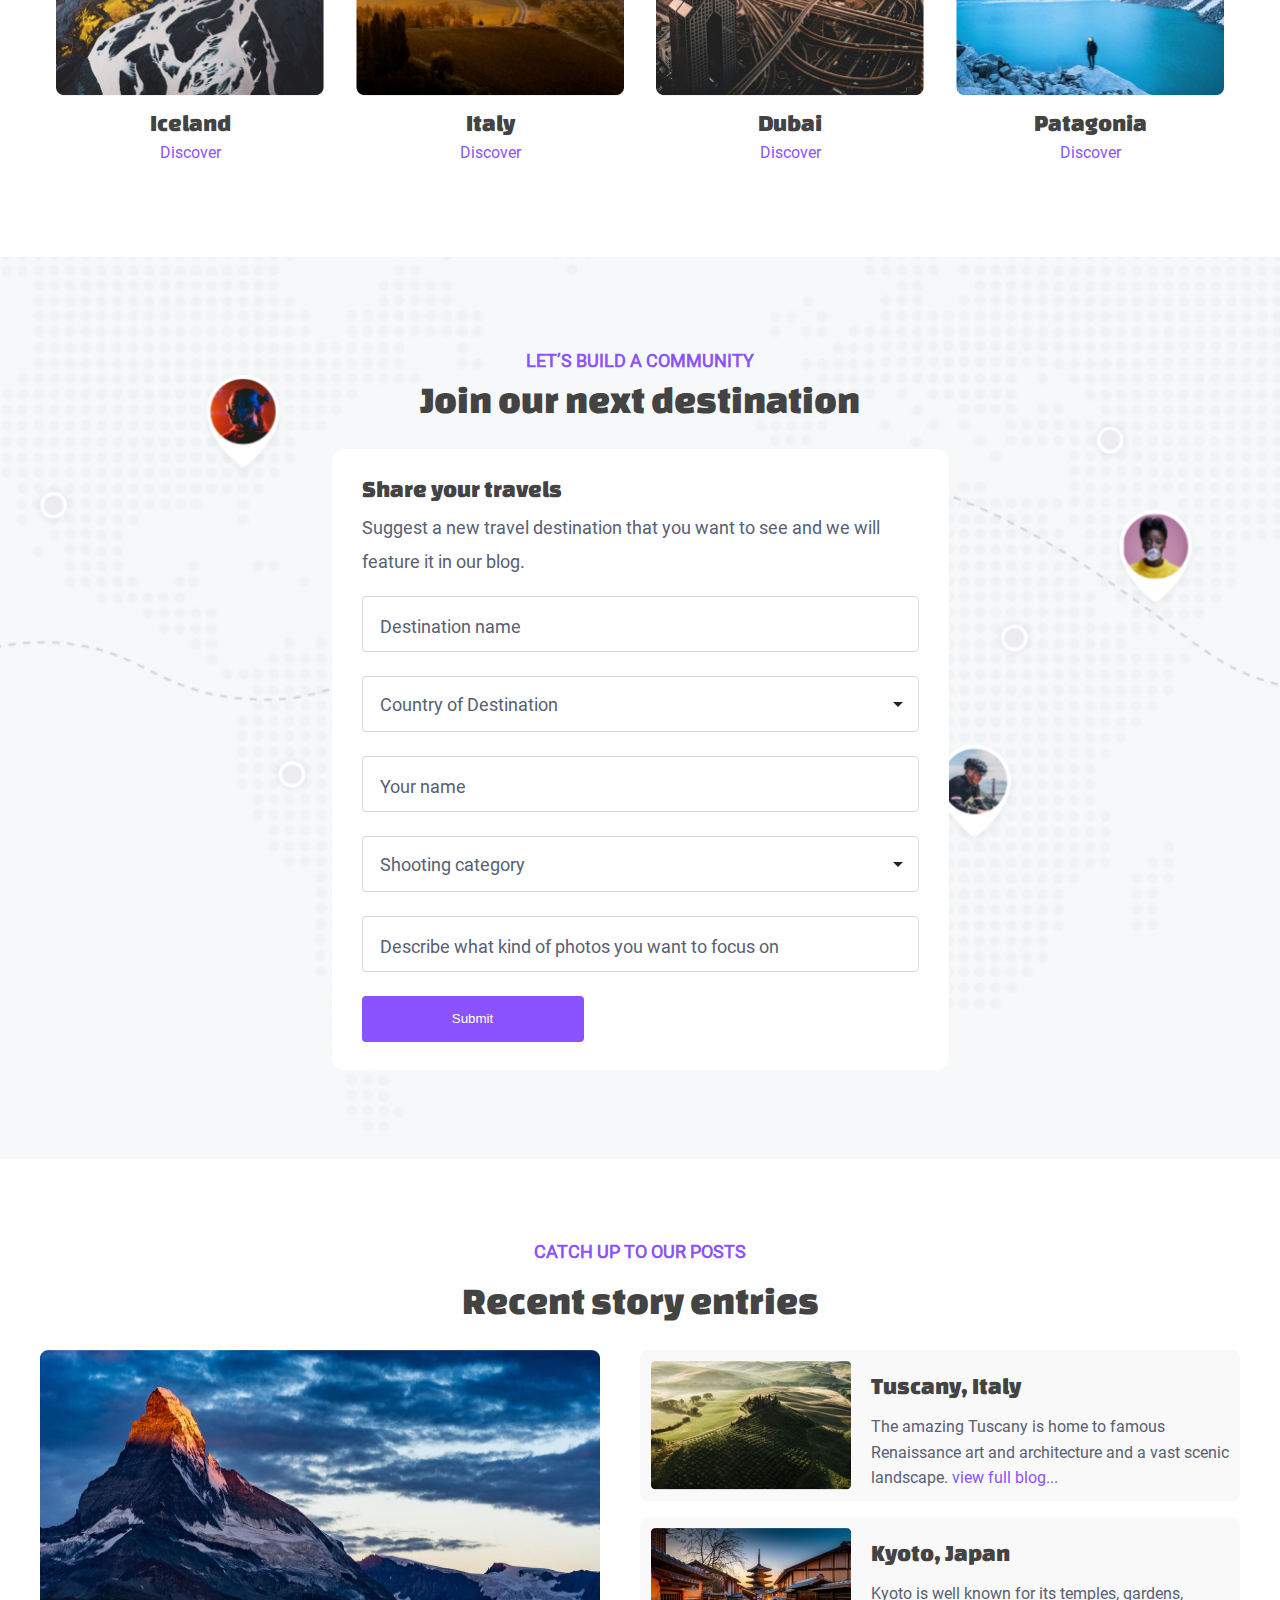
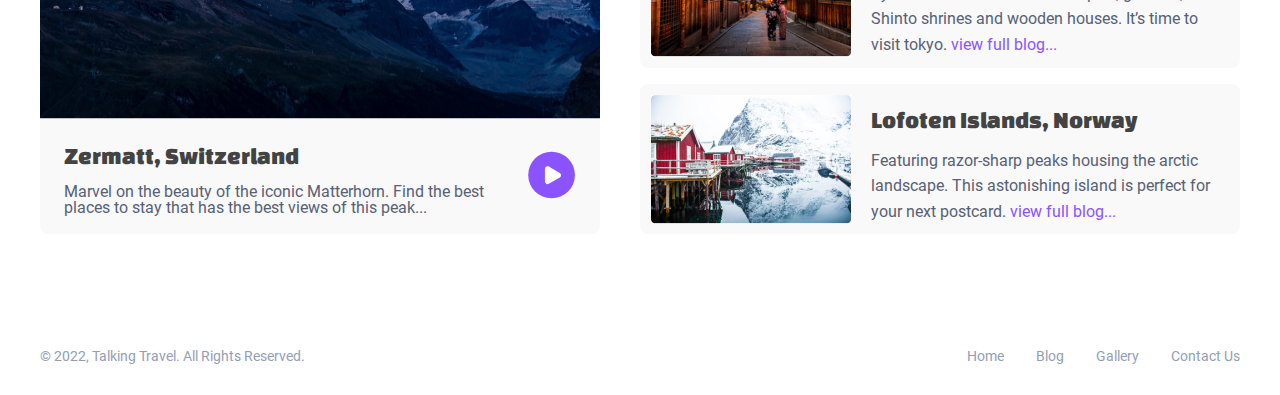
==== commit 4942741b: "fix errors" ====
--- a/pages/index.html
+++ b/pages/index.html
@@ -9,88 +9,92 @@
 <body>
 
 <header class="header">
-    <div class="header-content container120">
-        <div class="header-content__block-logo">
-            <p>Talking</p>
-            <span>Travel</span>
-        </div>
-        <div class="header-content__navbar">
-            <div class="header-content__navbar-block-link">
+    <div class="header__content container120">
+        <div class="header__content__block-logo">
+            <a href="./index.html"><p>Talking</p></a>
+            <a href="./index.html"><span>Travel</span></a>
+        </div>
+        <div class="header__content__navbar">
+            <div class="header__content__navbar__block-link">
                 <a style="color: #8A53FF" href="./index.html">Home</a>
                 <a href="./story.html">Story</a>
-                <a>Gallery</a>
-                <a>Contact Us</a>
-            </div>
-            <div class="header-content__navbar-block-img">
+                <a href="#">Gallery</a>
+                <a href="#">Contact Us</a>
+            </div>
+            <div class="header__content__navbar__block-img">
                 <span class="search"></span>
                 <span class="profile"></span>
             </div>
         </div>
     </div>
 </header>
+
 
 <section class="hero__wrap">
     <div class="hero container140">
         <div class="hero__block">
-            <div class="hero__block-panel__description">
+            <div class="hero__panel__description">
                 <p><span>Let’s talk</span> about your next trip!</p>
                 Share your favorite travel destination and we will feature it in our next blog!
             </div>
-            <a href="#highlights" class="hero__block-panel__button">
+            <div class="hero__panel__button">
                 <button>Share your story</button>
-                <div>
-                    <img src="../static/icons/play.svg" alt="">
-                    Watch highlights
-                </div>
-            </a>
-        </div>
-    </div>
-</section>
+                <a href="#highlights">
+                    <div>
+                        <img src="../static/icons/play.svg" alt="">
+                        Watch highlights
+                    </div>
+                </a>
+            </div>
+        </div>
+    </div>
+</section>
+
 
 <section id="highlights" class="featured container140">
     <div class="featured__content">
         <img src="../static/images/Featured.jpg">
-        <div class="featured__content__description">
+        <div class="featured__description">
             <span>Featured Destination</span>
             <p>Our swiss adventure blog</p>
             Visiting the swiss alps? Want to know the requirements on <br> travelling to Switzerland during the
             pandemic? Our
             blog might <br> help!
-            <div>
+            <a href="./story.html">
                 <svg width="37" height="36" viewBox="0 0 37 36" fill="none" xmlns="http://www.w3.org/2000/svg">
                     <ellipse cx="18.1685" cy="18" rx="18" ry="18" fill="#8A53FF" fill-opacity="0.12"/>
                     <path d="M24.5096 16.4267C25.843 17.1965 25.843 19.121 24.5096 19.8908L16.0215 24.7915C14.6881 25.5613 13.0215 24.599 13.0215 23.0594L13.0215 13.2581C13.0215 11.7185 14.6881 10.7563 16.0215 11.5261L24.5096 16.4267Z"
                           fill="#8A53FF"/>
                 </svg>
-                Watch now!
-            </div>
+                <p>Watch now!</p>
+            </a>
         </div>
     </div>
 </section>
 
 <section class="discover container120">
     <div class="discover__content">
-        <div class="discover__content__title">
+        <div class="discover__title">
             <p>Join our adventures</p>
             <span>Discover the world with us</span>
         </div>
-        <div class="discover__content__block">
-            <div class="discover__content__block__images">
+        <div class="discover__block">
+            <div class="discover__images">
                 <img src="../static/images/discover1.jpg" alt="">
                 <span>Iceland</span>
                 <p>Discover</p>
             </div>
-            <div class="discover__content__block__images">
+            <div class="discover__images">
                 <img src="../static/images/discover2.jpg" alt="">
                 <span>Italy</span>
                 <p>Discover</p>
             </div>
-            <div class="discover__content__block__images">
+            <div class="discover__images">
                 <img src="../static/images/discover3.jpg" alt="">
                 <span>Dubai</span>
                 <p>Discover</p>
             </div>
-            <div class="discover__content__block__images">
+            <div class="discover__images">
                 <img src="../static/images/discover4.jpg" alt="">
                 <span>Patagonia</span>
                 <p>Discover</p>
@@ -98,6 +102,7 @@
         </div>
     </div>
 </section>
+
 
 <section class="travels_form__wrap">
     <div class="travels_form">
@@ -143,20 +148,19 @@
     </div>
 </section>
 
-<section class="recent_section container120">
-    <div class="recent_section__title">
+<section class="recent-section container120">
+    <div class="recent-section__title">
         <p>catch up to our posts</p>
         <span>Recent story entries</span>
     </div>
-    <div class="recent_section__content">
-        <div class="recent_section__content-left">
-            <img src="../static/images/recent_section1.jpg" alt="">
-            <div class="recent_section__content-left__description">
+    <div class="recent-section__content">
+        <div class="recent-section__content-left">
+            <img src="../static/images/recent_section1.jpg" alt="Zermatt, Switzerland">
+            <div class="recent-section__content-left__description">
                 <div>
                     <span>Zermatt, Switzerland</span>
                     Marvel on the beauty of the iconic Matterhorn. Find the best places to stay that has the best views
-                    of
-                    this peak...
+                    of this peak...
                 </div>
                 <div>
                     <svg width="37" height="36" viewBox="0 0 37 36" fill="none" xmlns="http://www.w3.org/2000/svg">
@@ -167,46 +171,50 @@
                 </div>
             </div>
         </div>
-        <div class="recent_section__content-right">
-            <div class="recent_section__content-right__block">
-                <img src="../static/images/recent_section2.jpg" alt="">
-                <div class="recent_section__content-right__block-text">
+        <div class="recent-section__content-right">
+            <div class="recent-section__content-right__block">
+                <img src="../static/images/recent_section2.jpg" alt="Tuscany, Italy">
+                <div class="recent-section__content-right__block-text">
                     <span>Tuscany, Italy</span>
-                    The amazing Tuscany is home to famous Renaissance art and architecture and a vast scenic
-                    landscape. <p>view full blog...</p>
-                </div>
-            </div>
-            <div class="recent_section__content-right__block">
-                <img src="../static/images/recent_section3.jpg" alt="">
-                <div class="recent_section__content-right__block-text">
+                    The amazing Tuscany is home to famous Renaissance art and architecture and a vast scenic landscape.
+                    <p>view full blog...</p>
+                </div>
+            </div>
+            <div class="recent-section__content-right__block">
+                <img src="../static/images/recent_section3.jpg" alt="Kyoto, Japan">
+                <div class="recent-section__content-right__block-text">
                     <span>Kyoto, Japan</span>
-                    Kyoto is well known for its temples, gardens, Shinto shrines and wooden houses. It’s time to
-                    visit tokyo. <p>view full blog...</p>
-                </div>
-            </div>
-            <div class="recent_section__content-right__block">
-                <img src="../static/images/recent_section4.jpg" alt="">
-                <div class="recent_section__content-right__block-text">
+                    Kyoto is well known for its temples, gardens, Shinto shrines and wooden houses. It’s time to visit
+                    tokyo.
+                    <p>view full blog...</p>
+                </div>
+            </div>
+            <div class="recent-section__content-right__block">
+                <img src="../static/images/recent_section4.jpg" alt="Lofoten Islands, Norway">
+                <div class="recent-section__content-right__block-text">
                     <span>Lofoten Islands, Norway</span>
                     Featuring razor-sharp peaks housing the arctic landscape. This astonishing island is perfect for
-                    your next postcard. <p>view full blog...</p>
-                </div>
-            </div>
-        </div>
-    </div>
-</section>
+                    your next postcard.
+                    <p>view full blog...</p>
+                </div>
+            </div>
+        </div>
+    </div>
+</section>
+
 
 <footer class="footer">
-    <div class="footer-content container120">
-        <span class="footer-content-left">© 2022, Talking Travel. All Rights Reserved.</span>
-        <div class="footer-content-right">
-            <p>Home</p>
-            <p>Blog</p>
-            <p>Gallery</p>
-            <p>Contact Us</p>
+    <div class="footer__content container120">
+        <span class="footer__content__left">© 2022, Talking Travel. All Rights Reserved.</span>
+        <div class="footer__content__right">
+            <a href="./index.html">Home</a>
+            <a href="#">Blog</a>
+            <a href="#">Gallery</a>
+            <a href="#">Contact Us</a>
         </div>
     </div>
 </footer>
+
 
 </body>
 </html>--- a/static/styles/styles.css
+++ b/static/styles/styles.css
@@ -4,32 +4,36 @@
   display: flex;
   justify-content: center;
 }
-.header-content {
-  display: flex;
-  justify-content: space-between;
-}
-.header-content__block-logo {
-  display: flex;
-  flex-direction: column;
-}
-.header-content__block-logo p {
+.header__content {
+  display: flex;
+  justify-content: space-between;
+}
+.header__content__block-logo {
+  display: flex;
+  flex-direction: column;
+}
+.header__content__block-logo a {
+  text-decoration: none;
+  cursor: pointer;
+}
+.header__content__block-logo p {
   font-family: "Black Signature";
 }
-.header-content__block-logo span {
+.header__content__block-logo span {
   font-family: "Changa One";
   font-size: 24px;
   color: #8A53FF;
 }
-.header-content__navbar {
-  display: flex;
-}
-.header-content__navbar-block-link {
+.header__content__navbar {
+  display: flex;
+}
+.header__content__navbar__block-link {
   color: #495367;
   display: flex;
   align-items: center;
   position: relative;
 }
-.header-content__navbar-block-link:before {
+.header__content__navbar__block-link:before {
   content: "";
   position: absolute;
   right: 0;
@@ -37,27 +41,29 @@
   height: 19px;
   width: 1px;
 }
-.header-content__navbar-block-link a.active {
+.header__content__navbar__block-link a.active {
   color: #8A53FF !important;
 }
-.header-content__navbar-block-link a {
+.header__content__navbar__block-link a {
+  cursor: pointer;
   font-family: "Roboto";
   margin-left: 55px;
   text-decoration: none;
   color: #495367;
 }
-.header-content__navbar-block-link a:first-child {
+.header__content__navbar__block-link a:first-child {
   margin-left: 0;
 }
-.header-content__navbar-block-link a:last-child {
+.header__content__navbar__block-link a:last-child {
   margin-right: 14px;
 }
-.header-content__navbar-block-img {
+.header__content__navbar__block-img {
   display: flex;
   align-items: center;
   width: 100px;
 }
-.header-content__navbar-block-img .search {
+.header__content__navbar__block-img .search {
+  cursor: pointer;
   margin-left: 14px;
   position: relative;
   height: 16px;
@@ -66,7 +72,7 @@
   border: 1.6px solid #8A53FF;
   border-radius: 50%;
 }
-.header-content__navbar-block-img .search:after {
+.header__content__navbar__block-img .search:after {
   content: "";
   position: absolute;
   background-color: #8A53FF;
@@ -76,7 +82,8 @@
   bottom: -2px;
   right: -2px;
 }
-.header-content__navbar-block-img .profile {
+.header__content__navbar__block-img .profile {
+  cursor: pointer;
   margin-left: 14px;
   position: relative;
   height: 18px;
@@ -84,7 +91,7 @@
   border: 1.6px solid #8A53FF;
   border-radius: 50%;
 }
-.header-content__navbar-block-img .profile:after {
+.header__content__navbar__block-img .profile:after {
   content: "";
   position: absolute;
   height: 4px;
@@ -94,7 +101,7 @@
   border: 1.6px solid #8A53FF;
   border-radius: 50%;
 }
-.header-content__navbar-block-img .profile:before {
+.header__content__navbar__block-img .profile:before {
   content: "";
   position: absolute;
   height: 2.8px;
@@ -113,20 +120,25 @@
   display: flex;
   justify-content: center;
 }
-.footer-content {
+.footer__content {
   display: flex;
   justify-content: space-between;
   font-family: "Roboto";
   font-size: 14px;
   color: #939EB4;
 }
-.footer-content-right {
-  display: flex;
-}
-.footer-content-right p {
+.footer__content__left {
+  color: #939EB4;
+}
+.footer__content__right {
+  display: flex;
+}
+.footer__content__right a {
   margin-left: 32px;
-}
-.footer-content-right p:first-child {
+  color: #939EB4;
+  text-decoration: none;
+}
+.footer__content__right a:first-child {
   margin-left: 0;
 }
 
@@ -224,6 +236,27 @@
   color: #576074;
 }
 
+.container120 {
+  max-width: 1240px;
+  width: 100%;
+  padding: 0 20px;
+  margin: 0 auto;
+}
+
+.container140 {
+  max-width: 1240px;
+  width: 100%;
+  padding: 0 40px;
+  margin: 0 auto;
+}
+
+.container258 {
+  max-width: 964px;
+  width: 100%;
+  padding: 0 20px;
+  margin: 0 auto;
+}
+
 .hero__wrap {
   background: url("../images/background.webp") no-repeat center;
   background-size: cover;
@@ -246,25 +279,25 @@
   width: 100%;
   color: #434343;
 }
-.hero__block-panel__description {
+.hero__panel__description {
   font-size: 22px;
   font-family: "Roboto";
   flex-direction: column;
   line-height: 1.6;
 }
-.hero__block-panel__description span {
+.hero__panel__description span {
   font-family: "Changa One";
   color: #8A53FF;
   font-size: 73px;
   line-height: 1.15;
 }
-.hero__block-panel__description p {
+.hero__panel__description p {
   font-family: "Changa One";
   margin-bottom: 16px;
   font-size: 73px;
   line-height: 1.15;
 }
-.hero__block-panel__button {
+.hero__panel__button {
   cursor: pointer;
   max-width: 360px;
   width: 100%;
@@ -274,7 +307,12 @@
   text-decoration: none;
   list-style-type: none;
 }
-.hero__block-panel__button button {
+.hero__panel__button a {
+  display: flex;
+  align-items: center;
+  text-decoration: none;
+}
+.hero__panel__button button {
   height: 46px;
   width: 165px;
   background-color: #8A53FF;
@@ -283,14 +321,14 @@
   color: #ffffff;
   font-family: "Roboto";
 }
-.hero__block-panel__button div {
+.hero__panel__button div {
   display: flex;
   align-items: center;
   white-space: nowrap;
   font-family: "Roboto";
   color: #434343;
 }
-.hero__block-panel__button div img {
+.hero__panel__button div img {
   margin-right: 10px;
 }
 
@@ -302,7 +340,7 @@
 .featured__content img {
   width: 46.5%;
 }
-.featured__content__description {
+.featured__description {
   padding: 30px;
   display: flex;
   flex-direction: column;
@@ -312,32 +350,38 @@
   color: #434343;
   font-family: "Roboto";
 }
-.featured__content__description span {
+.featured__description span {
   text-transform: uppercase;
   font-size: 18px;
   font-weight: 700;
   color: #8A53FF;
   margin-bottom: 8px;
 }
-.featured__content__description p {
+.featured__description p {
   font-family: "Changa One";
   font-size: 39px;
   margin-bottom: 8px;
 }
-.featured__content__description div {
+.featured__description a {
   display: flex;
   align-items: center;
   margin-top: 24px;
+}
+.featured__description a p {
+  cursor: pointer;
+  font-family: "Roboto";
+  font-size: 16px;
+  margin-bottom: 0;
   color: #8A53FF;
-  font-family: "Roboto";
-}
-.featured__content__description div svg {
+}
+.featured__description a svg {
+  cursor: pointer;
   margin-right: 12px;
 }
-.featured__content__description div svg ellipse {
+.featured__description a svg ellipse {
   fill-opacity: 1;
 }
-.featured__content__description div svg path {
+.featured__description a svg path {
   fill: #ffffff;
 }
 
@@ -355,20 +399,20 @@
 .discover__content {
   padding: 24px 0 70px 0;
 }
-.discover__content__title {
+.discover__title {
   display: flex;
   flex-direction: column;
   text-align: center;
   margin-bottom: 48px;
   font-size: 39px;
 }
-.discover__content__title p {
+.discover__title p {
   text-transform: uppercase;
 }
-.discover__content__block {
-  display: flex;
-}
-.discover__content__block__images {
+.discover__block {
+  display: flex;
+}
+.discover__images {
   width: 25%;
   display: flex;
   flex-direction: column;
@@ -377,14 +421,14 @@
   text-align: center;
   padding: 16px;
 }
-.discover__content__block__images img {
-  width: 100%;
-}
-.discover__content__block__images span {
+.discover__images img {
+  width: 100%;
+}
+.discover__images span {
   margin: 15px 0 10px 0;
   font-size: 24px;
 }
-.discover__content__block__images p {
+.discover__images p {
   font-weight: 400;
   font-size: 16px;
 }
@@ -453,7 +497,14 @@
   background-size: cover;
 }
 
-.recent_section p {
+.recent-section__title {
+  margin-top: 83px;
+  display: flex;
+  flex-direction: column;
+  text-align: center;
+  margin-bottom: 30px;
+}
+.recent-section__title p {
   font-family: "Roboto";
   font-weight: 700;
   font-size: 18px;
@@ -461,30 +512,26 @@
   margin-bottom: 20px;
   text-transform: uppercase;
 }
-.recent_section span {
-  font-family: "Changa One";
-  color: #434343;
-}
-.recent_section__title {
-  margin-top: 83px;
-  display: flex;
-  flex-direction: column;
-  text-align: center;
-  margin-bottom: 30px;
-}
-.recent_section__title span {
+.recent-section__title span {
+  font-family: "Changa One";
   font-size: 39px;
-}
-.recent_section__content {
+  color: #434343;
+}
+.recent-section__content {
   display: flex;
   justify-content: space-between;
   margin-bottom: 83px;
 }
-.recent_section__content-left {
+.recent-section__content-left {
+  display: grid;
   max-width: 560px;
   width: 100%;
 }
-.recent_section__content-left__description {
+.recent-section__content-left img {
+  width: 100%;
+  height: 100%;
+}
+.recent-section__content-left__description {
   background-color: #F9F9F9;
   padding: 14px 24px;
   border-radius: 0 0 8px 8px;
@@ -495,63 +542,73 @@
   font-family: "Roboto";
   line-height: 1.5;
 }
-.recent_section__content-left__description ellipse {
-  fill-opacity: 1;
-}
-.recent_section__content-left__description div:first-child {
-  display: flex;
-  flex-direction: column;
-}
-.recent_section__content-left__description path {
-  fill: #ffffff;
-}
-.recent_section__content-left__description svg {
+.recent-section__content-left__description span {
+  font-size: 24px;
+  margin-bottom: 10px;
+  font-family: "Changa One";
+  font-weight: 400;
+  color: #434343;
+  line-height: 1.5;
+}
+.recent-section__content-left__description div:first-child {
+  display: flex;
+  flex-direction: column;
+}
+.recent-section__content-left__description svg {
+  cursor: pointer;
   margin-left: 28px;
   width: 48px;
   height: 48px;
 }
-.recent_section__content-left__description span {
-  font-size: 24px;
-  margin-bottom: 10px;
-}
-.recent_section__content-right {
+.recent-section__content-left__description svg ellipse {
+  fill-opacity: 1;
+}
+.recent-section__content-left__description svg path {
+  fill: #ffffff;
+}
+.recent-section__content-right {
   max-width: 600px;
   width: 100%;
   display: flex;
   flex-direction: column;
 }
-.recent_section__content-right__block {
+.recent-section__content-right__block {
   background-color: #F9F9F9;
   border-radius: 8px;
   padding: 10px 11px;
   margin-bottom: 16px;
   display: flex;
   justify-content: space-between;
+  align-items: center;
   font-family: "Roboto";
   line-height: 1.6;
   color: #576074;
 }
-.recent_section__content-right__block p {
+.recent-section__content-right__block img {
+  margin-right: 20px;
+}
+.recent-section__content-right__block-text {
+  display: flex;
+  flex-direction: column;
+  line-height: 1.6;
+}
+.recent-section__content-right__block-text p {
+  display: contents;
+  cursor: pointer;
   font-size: 16px;
   text-transform: lowercase;
-}
-.recent_section__content-right__block-text {
-  display: flex;
-  flex-direction: column;
-  line-height: 1.6;
-}
-.recent_section__content-right__block-text p {
-  display: contents;
-}
-.recent_section__content-right__block-text span {
+  color: #8A53FF;
+}
+.recent-section__content-right__block-text span {
+  font-family: "Changa One";
+  font-weight: 400;
+  color: #434343;
+  line-height: 1.5;
   margin-top: 8px;
   font-size: 24px;
   margin-bottom: 10px;
 }
-.recent_section__content-right__block img {
-  margin-right: 20px;
-}
-.recent_section__content-right__block:last-child {
+.recent-section__content-right__block:last-child {
   margin-bottom: 0;
 }
 
@@ -603,6 +660,7 @@
   position: relative;
 }
 .main__wrap svg {
+  cursor: pointer;
   height: 106px;
   width: 106px;
   position: absolute;
@@ -799,25 +857,13 @@
   scroll-behavior: smooth;
 }
 
-.container120 {
-  max-width: 1240px;
-  width: 100%;
-  padding: 0 20px;
-  margin: 0 auto;
-}
-
-.container140 {
-  max-width: 1240px;
-  width: 100%;
-  padding: 0 40px;
-  margin: 0 auto;
-}
-
-.container258 {
-  max-width: 964px;
-  width: 100%;
-  padding: 0 20px;
-  margin: 0 auto;
+button {
+  cursor: pointer;
+}
+
+a {
+  text-decoration: none;
+  cursor: pointer;
 }
 
 body {
